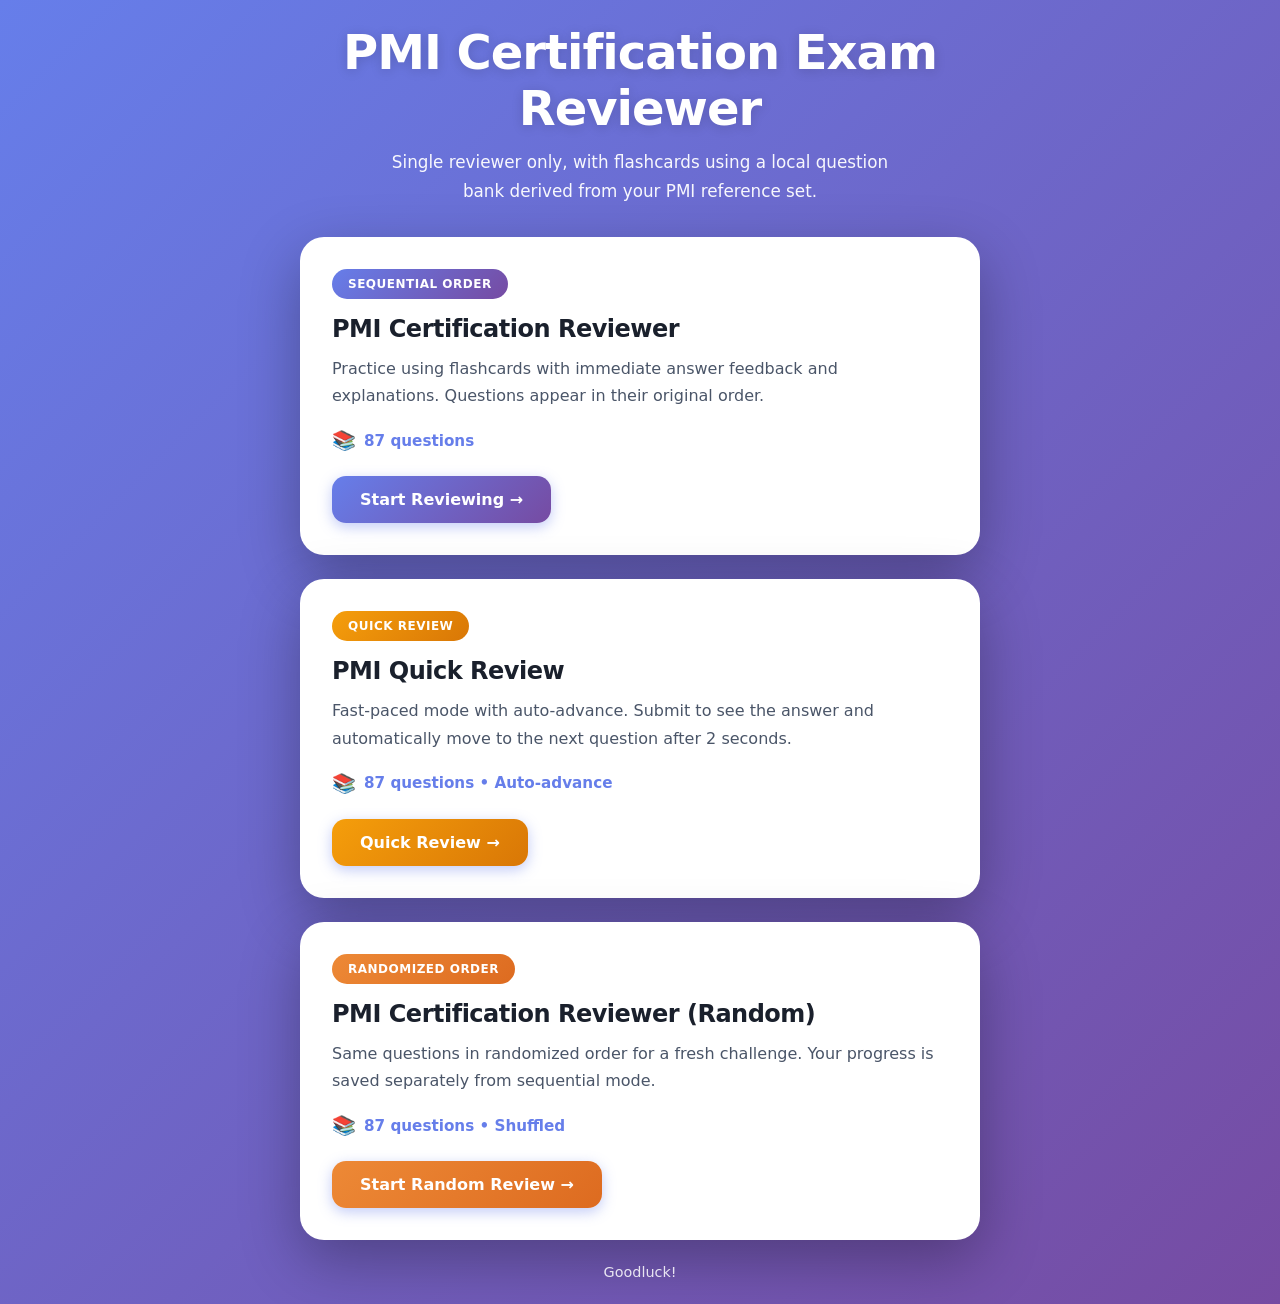
==== index.html @ eb8f625e "chore: add modes in html" ====
<!DOCTYPE html>
<html lang="en">
<head>
  <meta charset="UTF-8" />
  <meta name="viewport" content="width=device-width, initial-scale=1.0" />
  <title>PMI Certification Reviewer</title>
  <style>
    * { box-sizing: border-box; margin: 0; padding: 0; }

    body {
      font-family: 'Segoe UI', system-ui, -apple-system, sans-serif;
      background: linear-gradient(135deg, #667eea 0%, #764ba2 100%);
      min-height: 100vh;
      display: grid;
      place-items: center;
      padding: 24px;
    }

    .wrap {
      width: min(680px, 100%);
      text-align: center;
    }

    h1 {
      font-size: clamp(2rem, 5vw, 3rem);
      margin-bottom: 12px;
      letter-spacing: -1px;
      font-weight: 900;
      color: #ffffff;
      text-shadow: 0 2px 12px rgba(0,0,0,0.15);
    }

    .sub {
      color: rgba(255,255,255,0.95);
      line-height: 1.7;
      margin-bottom: 32px;
      font-size: 1.05rem;
      max-width: 540px;
      margin-left: auto;
      margin-right: auto;
    }

    .card {
      background: #ffffff;
      border-radius: 24px;
      padding: 32px;
      box-shadow: 0 20px 60px rgba(0,0,0,0.3);
      text-align: left;
      transition: transform 0.3s ease, box-shadow 0.3s ease;
    }

    .card:hover {
      transform: translateY(-4px);
      box-shadow: 0 28px 80px rgba(0,0,0,0.35);
    }

    .badge {
      display: inline-block;
      padding: 8px 16px;
      border-radius: 100px;
      background: linear-gradient(135deg, #667eea 0%, #764ba2 100%);
      color: #ffffff;
      font-size: 0.75rem;
      font-weight: 800;
      text-transform: uppercase;
      letter-spacing: 0.5px;
      margin-bottom: 16px;
    }

    .title {
      font-size: 1.5rem;
      font-weight: 900;
      margin-bottom: 12px;
      color: #1a202c;
      letter-spacing: -0.5px;
    }

    .desc {
      color: #4a5568;
      line-height: 1.7;
      margin-bottom: 20px;
      font-size: 1rem;
    }

    .meta {
      color: #667eea;
      margin-bottom: 24px;
      font-size: 0.95rem;
      font-weight: 700;
      display: flex;
      align-items: center;
      gap: 8px;
    }

    .meta::before {
      content: "📚";
      font-size: 1.2rem;
    }

    .cta {
      display: inline-flex;
      align-items: center;
      justify-content: center;
      gap: 8px;
      text-decoration: none;
      border-radius: 14px;
      padding: 14px 28px;
      background: linear-gradient(135deg, #667eea 0%, #764ba2 100%);
      color: #ffffff;
      font-weight: 800;
      font-size: 1rem;
      transition: all 0.3s ease;
      box-shadow: 0 4px 14px rgba(102,126,234,0.4);
    }

    .cta:hover {
      transform: translateY(-2px);
      box-shadow: 0 8px 24px rgba(102,126,234,0.5);
    }

    .foot {
      margin-top: 24px;
      color: rgba(255,255,255,0.85);
      font-size: 0.9rem;
    }

    @media (max-width: 600px) {
      .card {
        padding: 24px;
      }
      h1 {
        font-size: 1.8rem;
      }
    }
  </style>
</head>
<body>
  <main class="wrap">
    <h1>PMI Certification Exam Reviewer</h1>
    <p class="sub">Single reviewer only, with flashcards using a local question bank derived from your PMI reference set.</p>

    <section class="card">
      <span class="badge">Sequential Order</span>
      <div class="title">PMI Certification Reviewer</div>
      <p class="desc">Practice using flashcards with immediate answer feedback and explanations. Questions appear in their original order.</p>
      <div class="meta">87 questions</div>
      <a class="cta" href="exams/pmi.html">Start Reviewing →</a>
    </section>

    <section class="card" style="margin-top: 24px;">
      <span class="badge" style="background: linear-gradient(135deg, #f59e0b 0%, #d97706 100%);">Quick Review</span>
      <div class="title">PMI Quick Review</div>
      <p class="desc">Fast-paced mode with auto-advance. Submit to see the answer and automatically move to the next question after 2 seconds.</p>
      <div class="meta">87 questions • Auto-advance</div>
      <a class="cta" style="background: linear-gradient(135deg, #f59e0b 0%, #d97706 100%);" href="exams/pmi-quick.html">Quick Review →</a>
    </section>

    <section class="card" style="margin-top: 24px;">
      <span class="badge" style="background: linear-gradient(135deg, #ed8936 0%, #dd6b20 100%);">Randomized Order</span>
      <div class="title">PMI Certification Reviewer (Random)</div>
      <p class="desc">Same questions in randomized order for a fresh challenge. Your progress is saved separately from sequential mode.</p>
      <div class="meta">87 questions • Shuffled</div>
      <a class="cta" style="background: linear-gradient(135deg, #ed8936 0%, #dd6b20 100%);" href="exams/pmi-random.html">Start Random Review →</a>
    </section>

    <p class="foot">Goodluck!</p>
  </main>
</body>
</html>
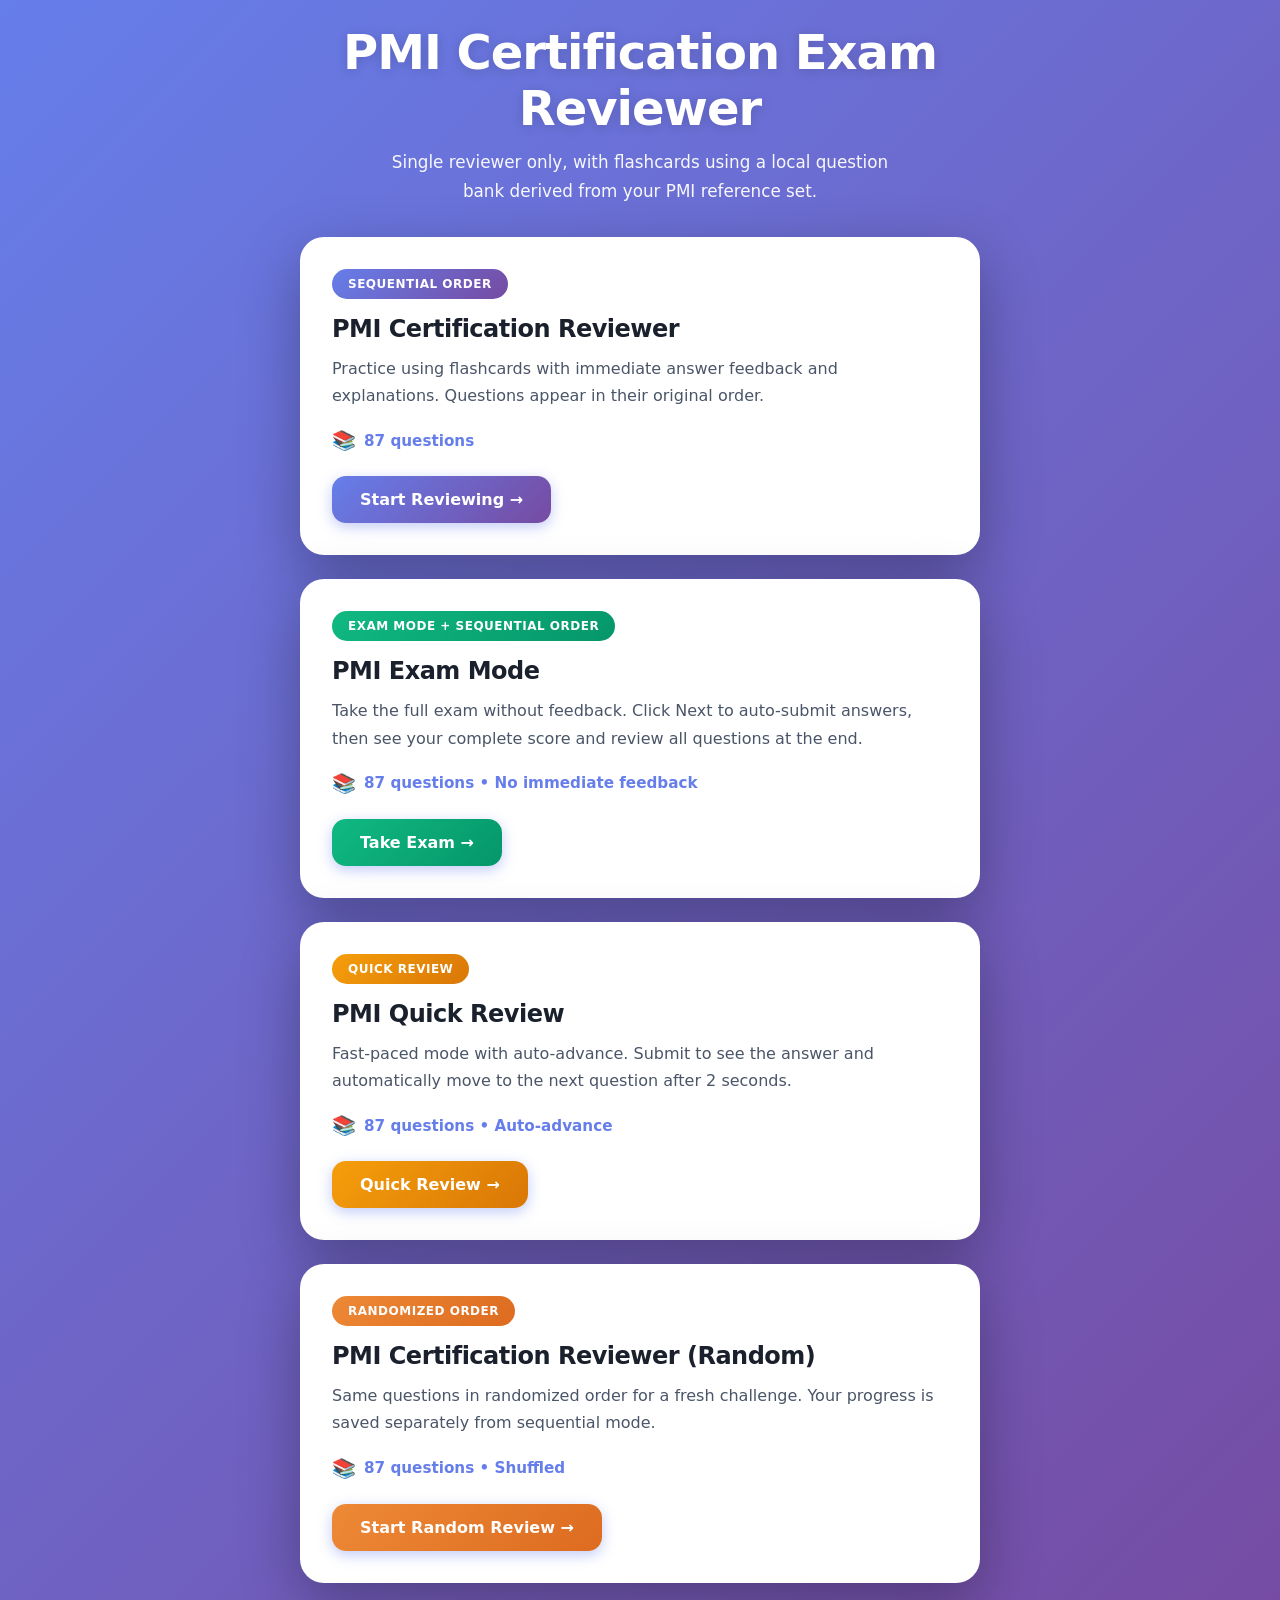
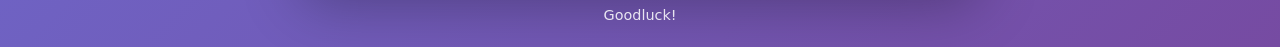
==== commit f411253b: "chore: fix matching related questions" ====
--- a/index.html
+++ b/index.html
@@ -148,6 +148,14 @@
     </section>
 
     <section class="card" style="margin-top: 24px;">
+      <span class="badge" style="background: linear-gradient(135deg, #10b981 0%, #059669 100%);">Exam Mode + Sequential Order</span>
+      <div class="title">PMI Exam Mode</div>
+      <p class="desc">Take the full exam without feedback. Click Next to auto-submit answers, then see your complete score and review all questions at the end.</p>
+      <div class="meta">87 questions • No immediate feedback</div>
+      <a class="cta" style="background: linear-gradient(135deg, #10b981 0%, #059669 100%);" href="exams/pmi-exam.html">Take Exam →</a>
+    </section>
+
+    <section class="card" style="margin-top: 24px;">
       <span class="badge" style="background: linear-gradient(135deg, #f59e0b 0%, #d97706 100%);">Quick Review</span>
       <div class="title">PMI Quick Review</div>
       <p class="desc">Fast-paced mode with auto-advance. Submit to see the answer and automatically move to the next question after 2 seconds.</p>
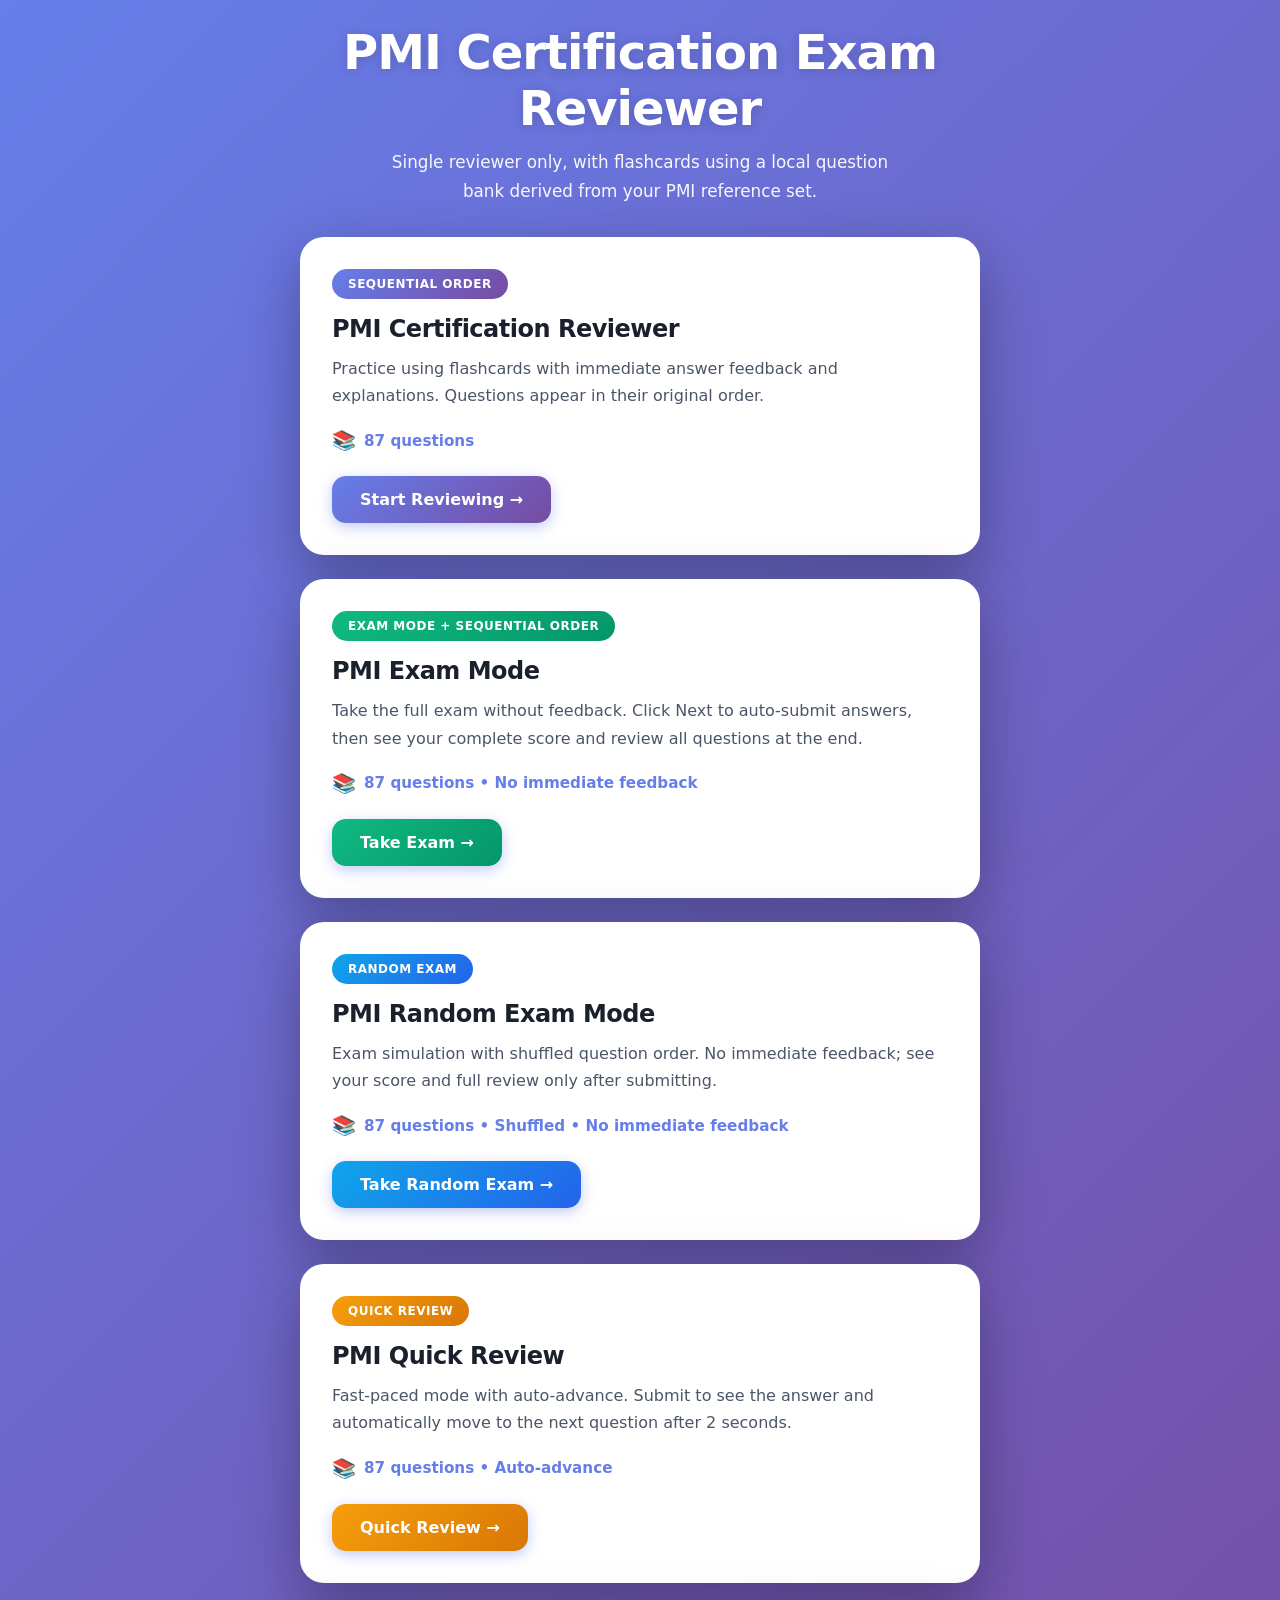
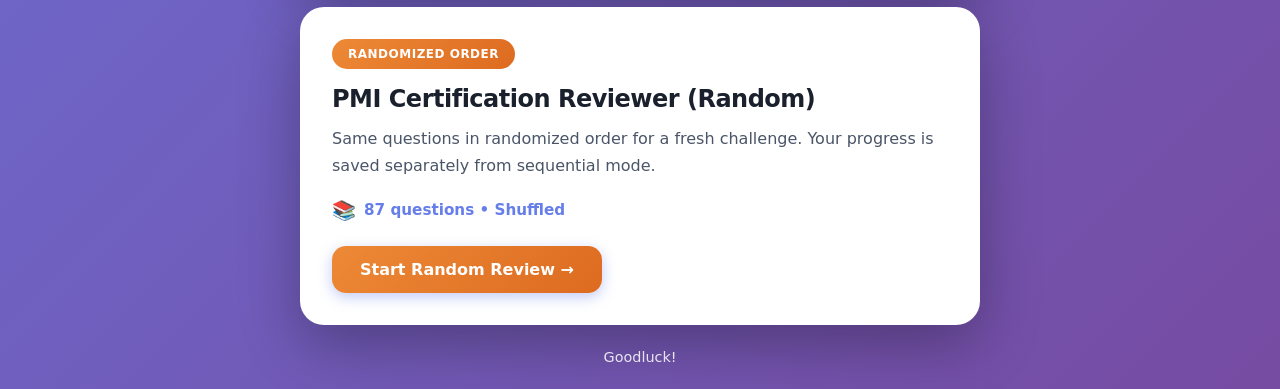
==== commit c0f98ab9: "feat: randomized exam mode" ====
--- a/index.html
+++ b/index.html
@@ -155,6 +155,13 @@
       <a class="cta" style="background: linear-gradient(135deg, #10b981 0%, #059669 100%);" href="exams/pmi-exam.html">Take Exam →</a>
     </section>
 
+      <section class="card" style="margin-top: 24px;">
+        <span class="badge" style="background: linear-gradient(135deg, #0ea5e9 0%, #2563eb 100%);">Random Exam</span>
+        <div class="title">PMI Random Exam Mode</div>
+        <p class="desc">Exam simulation with shuffled question order. No immediate feedback; see your score and full review only after submitting.</p>
+        <div class="meta">87 questions • Shuffled • No immediate feedback</div>
+        <a class="cta" style="background: linear-gradient(135deg, #0ea5e9 0%, #2563eb 100%);" href="exams/pmi-exam-random.html">Take Random Exam →</a>
+      </section>
     <section class="card" style="margin-top: 24px;">
       <span class="badge" style="background: linear-gradient(135deg, #f59e0b 0%, #d97706 100%);">Quick Review</span>
       <div class="title">PMI Quick Review</div>
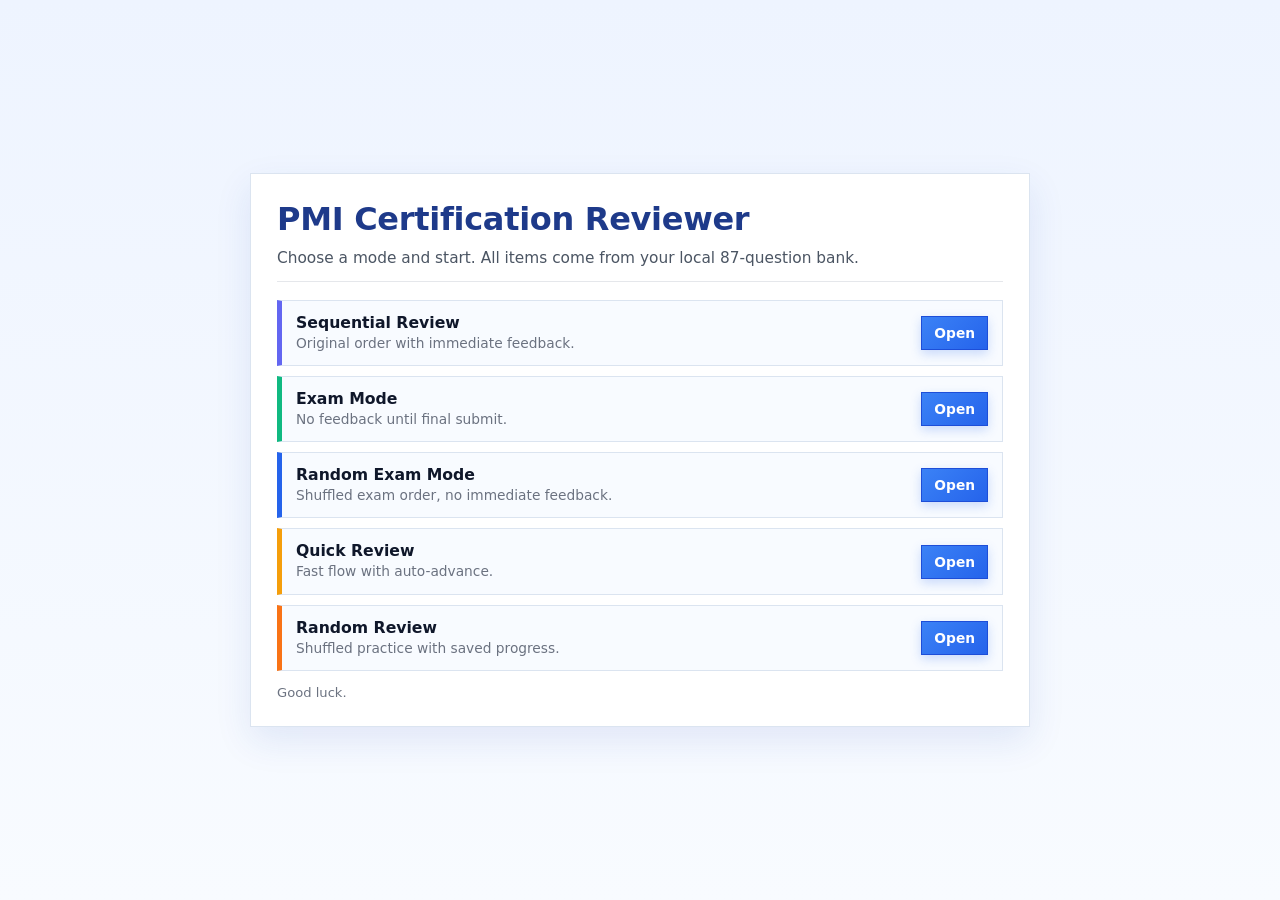
==== commit bd6e51fa: "feat: minimal ui" ====
--- a/index.html
+++ b/index.html
@@ -8,8 +8,9 @@
     * { box-sizing: border-box; margin: 0; padding: 0; }
 
     body {
-      font-family: 'Segoe UI', system-ui, -apple-system, sans-serif;
-      background: linear-gradient(135deg, #667eea 0%, #764ba2 100%);
+      font-family: "Segoe UI", system-ui, -apple-system, sans-serif;
+      background: linear-gradient(180deg, #eef4ff 0%, #f8fbff 100%);
+      color: #1f2937;
       min-height: 100vh;
       display: grid;
       place-items: center;
@@ -17,168 +18,153 @@
     }
 
     .wrap {
-      width: min(680px, 100%);
-      text-align: center;
+      width: min(780px, 100%);
+    }
+
+    .panel {
+      background: #ffffff;
+      border: 1px solid #dbe4f0;
+      border-radius: 0;
+      padding: 26px;
+      box-shadow: 0 14px 34px rgba(30, 64, 175, 0.10);
     }
 
     h1 {
-      font-size: clamp(2rem, 5vw, 3rem);
-      margin-bottom: 12px;
-      letter-spacing: -1px;
-      font-weight: 900;
-      color: #ffffff;
-      text-shadow: 0 2px 12px rgba(0,0,0,0.15);
+      font-size: clamp(1.5rem, 3.5vw, 2rem);
+      margin-bottom: 8px;
+      letter-spacing: -0.3px;
+      color: #1e3a8a;
     }
 
     .sub {
-      color: rgba(255,255,255,0.95);
-      line-height: 1.7;
-      margin-bottom: 32px;
-      font-size: 1.05rem;
-      max-width: 540px;
-      margin-left: auto;
-      margin-right: auto;
+      color: #4b5563;
+      margin-bottom: 18px;
+      line-height: 1.6;
+      font-size: 0.96rem;
+      padding-bottom: 10px;
+      border-bottom: 1px solid #e5e7eb;
     }
 
-    .card {
-      background: #ffffff;
-      border-radius: 24px;
-      padding: 32px;
-      box-shadow: 0 20px 60px rgba(0,0,0,0.3);
-      text-align: left;
-      transition: transform 0.3s ease, box-shadow 0.3s ease;
+    .modes {
+      display: grid;
+      gap: 10px;
     }
 
-    .card:hover {
-      transform: translateY(-4px);
-      box-shadow: 0 28px 80px rgba(0,0,0,0.35);
+    .mode {
+      display: flex;
+      justify-content: space-between;
+      align-items: center;
+      gap: 14px;
+      padding: 12px 14px;
+      border: 1px solid #dbe4f0;
+      border-radius: 0;
+      background: #f8fbff;
+      border-left-width: 5px;
     }
 
-    .badge {
-      display: inline-block;
-      padding: 8px 16px;
-      border-radius: 100px;
-      background: linear-gradient(135deg, #667eea 0%, #764ba2 100%);
-      color: #ffffff;
-      font-size: 0.75rem;
-      font-weight: 800;
-      text-transform: uppercase;
-      letter-spacing: 0.5px;
-      margin-bottom: 16px;
+    .mode:nth-child(1) { border-left-color: #6366f1; }
+    .mode:nth-child(2) { border-left-color: #10b981; }
+    .mode:nth-child(3) { border-left-color: #2563eb; }
+    .mode:nth-child(4) { border-left-color: #f59e0b; }
+    .mode:nth-child(5) { border-left-color: #f97316; }
+
+    .mode-main {
+      min-width: 0;
     }
 
-    .title {
-      font-size: 1.5rem;
-      font-weight: 900;
-      margin-bottom: 12px;
-      color: #1a202c;
-      letter-spacing: -0.5px;
+    .mode-title {
+      font-weight: 800;
+      font-size: 0.98rem;
+      margin-bottom: 2px;
+      color: #0f172a;
     }
 
-    .desc {
-      color: #4a5568;
-      line-height: 1.7;
-      margin-bottom: 20px;
-      font-size: 1rem;
+    .mode-desc {
+      color: #6b7280;
+      font-size: 0.86rem;
+      line-height: 1.4;
     }
 
-    .meta {
-      color: #667eea;
-      margin-bottom: 24px;
-      font-size: 0.95rem;
+    .btn {
+      flex-shrink: 0;
+      text-decoration: none;
+      font-size: 0.86rem;
       font-weight: 700;
-      display: flex;
-      align-items: center;
-      gap: 8px;
+      color: #ffffff;
+      background: linear-gradient(135deg, #3b82f6 0%, #2563eb 100%);
+      border: 1px solid #1d4ed8;
+      border-radius: 0;
+      padding: 8px 12px;
+      box-shadow: 0 4px 10px rgba(37, 99, 235, 0.22);
     }
 
-    .meta::before {
-      content: "📚";
-      font-size: 1.2rem;
-    }
-
-    .cta {
-      display: inline-flex;
-      align-items: center;
-      justify-content: center;
-      gap: 8px;
-      text-decoration: none;
-      border-radius: 14px;
-      padding: 14px 28px;
-      background: linear-gradient(135deg, #667eea 0%, #764ba2 100%);
-      color: #ffffff;
-      font-weight: 800;
-      font-size: 1rem;
-      transition: all 0.3s ease;
-      box-shadow: 0 4px 14px rgba(102,126,234,0.4);
-    }
-
-    .cta:hover {
-      transform: translateY(-2px);
-      box-shadow: 0 8px 24px rgba(102,126,234,0.5);
+    .btn:hover {
+      filter: brightness(1.05);
     }
 
     .foot {
-      margin-top: 24px;
-      color: rgba(255,255,255,0.85);
-      font-size: 0.9rem;
+      margin-top: 14px;
+      color: #6b7280;
+      font-size: 0.82rem;
     }
 
-    @media (max-width: 600px) {
-      .card {
-        padding: 24px;
-      }
-      h1 {
-        font-size: 1.8rem;
-      }
+    @media (max-width: 680px) {
+      .panel { padding: 20px; }
+      .mode { flex-direction: column; align-items: stretch; }
+      .btn { text-align: center; }
     }
   </style>
 </head>
 <body>
   <main class="wrap">
-    <h1>PMI Certification Exam Reviewer</h1>
-    <p class="sub">Single reviewer only, with flashcards using a local question bank derived from your PMI reference set.</p>
+    <section class="panel">
+      <h1>PMI Certification Reviewer</h1>
+      <p class="sub">Choose a mode and start. All items come from your local 87-question bank.</p>
 
-    <section class="card">
-      <span class="badge">Sequential Order</span>
-      <div class="title">PMI Certification Reviewer</div>
-      <p class="desc">Practice using flashcards with immediate answer feedback and explanations. Questions appear in their original order.</p>
-      <div class="meta">87 questions</div>
-      <a class="cta" href="exams/pmi.html">Start Reviewing →</a>
+      <div class="modes">
+        <article class="mode">
+          <div class="mode-main">
+            <div class="mode-title">Sequential Review</div>
+            <div class="mode-desc">Original order with immediate feedback.</div>
+          </div>
+          <a class="btn" href="exams/pmi.html">Open</a>
+        </article>
+
+        <article class="mode">
+          <div class="mode-main">
+            <div class="mode-title">Exam Mode</div>
+            <div class="mode-desc">No feedback until final submit.</div>
+          </div>
+          <a class="btn" href="exams/pmi-exam.html">Open</a>
+        </article>
+
+        <article class="mode">
+          <div class="mode-main">
+            <div class="mode-title">Random Exam Mode</div>
+            <div class="mode-desc">Shuffled exam order, no immediate feedback.</div>
+          </div>
+          <a class="btn" href="exams/pmi-exam-random.html">Open</a>
+        </article>
+
+        <article class="mode">
+          <div class="mode-main">
+            <div class="mode-title">Quick Review</div>
+            <div class="mode-desc">Fast flow with auto-advance.</div>
+          </div>
+          <a class="btn" href="exams/pmi-quick.html">Open</a>
+        </article>
+
+        <article class="mode">
+          <div class="mode-main">
+            <div class="mode-title">Random Review</div>
+            <div class="mode-desc">Shuffled practice with saved progress.</div>
+          </div>
+          <a class="btn" href="exams/pmi-random.html">Open</a>
+        </article>
+      </div>
+
+      <p class="foot">Good luck.</p>
     </section>
-
-    <section class="card" style="margin-top: 24px;">
-      <span class="badge" style="background: linear-gradient(135deg, #10b981 0%, #059669 100%);">Exam Mode + Sequential Order</span>
-      <div class="title">PMI Exam Mode</div>
-      <p class="desc">Take the full exam without feedback. Click Next to auto-submit answers, then see your complete score and review all questions at the end.</p>
-      <div class="meta">87 questions • No immediate feedback</div>
-      <a class="cta" style="background: linear-gradient(135deg, #10b981 0%, #059669 100%);" href="exams/pmi-exam.html">Take Exam →</a>
-    </section>
-
-      <section class="card" style="margin-top: 24px;">
-        <span class="badge" style="background: linear-gradient(135deg, #0ea5e9 0%, #2563eb 100%);">Random Exam</span>
-        <div class="title">PMI Random Exam Mode</div>
-        <p class="desc">Exam simulation with shuffled question order. No immediate feedback; see your score and full review only after submitting.</p>
-        <div class="meta">87 questions • Shuffled • No immediate feedback</div>
-        <a class="cta" style="background: linear-gradient(135deg, #0ea5e9 0%, #2563eb 100%);" href="exams/pmi-exam-random.html">Take Random Exam →</a>
-      </section>
-    <section class="card" style="margin-top: 24px;">
-      <span class="badge" style="background: linear-gradient(135deg, #f59e0b 0%, #d97706 100%);">Quick Review</span>
-      <div class="title">PMI Quick Review</div>
-      <p class="desc">Fast-paced mode with auto-advance. Submit to see the answer and automatically move to the next question after 2 seconds.</p>
-      <div class="meta">87 questions • Auto-advance</div>
-      <a class="cta" style="background: linear-gradient(135deg, #f59e0b 0%, #d97706 100%);" href="exams/pmi-quick.html">Quick Review →</a>
-    </section>
-
-    <section class="card" style="margin-top: 24px;">
-      <span class="badge" style="background: linear-gradient(135deg, #ed8936 0%, #dd6b20 100%);">Randomized Order</span>
-      <div class="title">PMI Certification Reviewer (Random)</div>
-      <p class="desc">Same questions in randomized order for a fresh challenge. Your progress is saved separately from sequential mode.</p>
-      <div class="meta">87 questions • Shuffled</div>
-      <a class="cta" style="background: linear-gradient(135deg, #ed8936 0%, #dd6b20 100%);" href="exams/pmi-random.html">Start Random Review →</a>
-    </section>
-
-    <p class="foot">Goodluck!</p>
   </main>
 </body>
-</html>+</html>
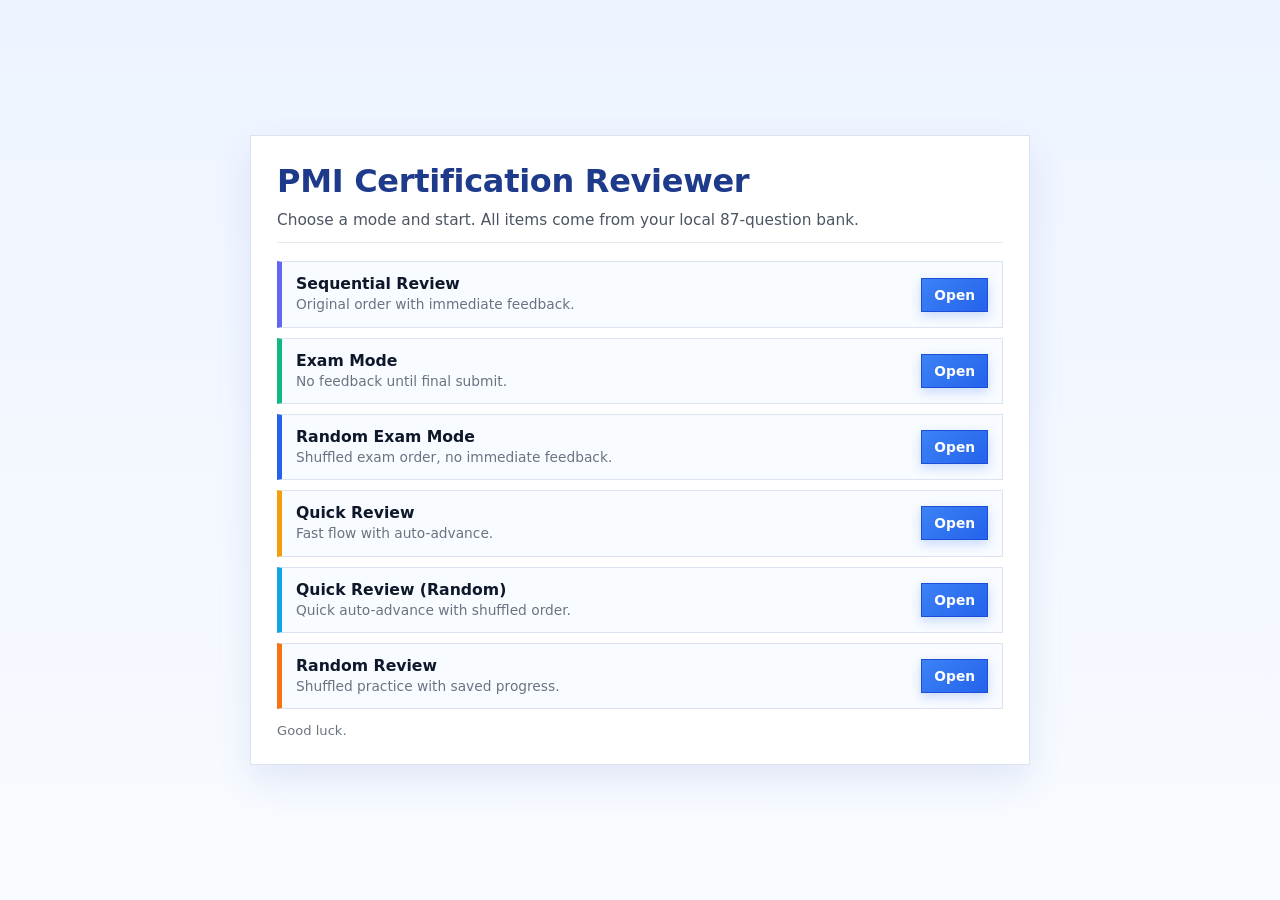
==== commit b214106e: "feat: randomized quick mode" ====
--- a/index.html
+++ b/index.html
@@ -66,7 +66,8 @@
     .mode:nth-child(2) { border-left-color: #10b981; }
     .mode:nth-child(3) { border-left-color: #2563eb; }
     .mode:nth-child(4) { border-left-color: #f59e0b; }
-    .mode:nth-child(5) { border-left-color: #f97316; }
+    .mode:nth-child(5) { border-left-color: #0ea5e9; }
+    .mode:nth-child(6) { border-left-color: #f97316; }
 
     .mode-main {
       min-width: 0;
@@ -156,6 +157,14 @@
 
         <article class="mode">
           <div class="mode-main">
+            <div class="mode-title">Quick Review (Random)</div>
+            <div class="mode-desc">Quick auto-advance with shuffled order.</div>
+          </div>
+          <a class="btn" href="exams/pmi-quick-random.html">Open</a>
+        </article>
+
+        <article class="mode">
+          <div class="mode-main">
             <div class="mode-title">Random Review</div>
             <div class="mode-desc">Shuffled practice with saved progress.</div>
           </div>
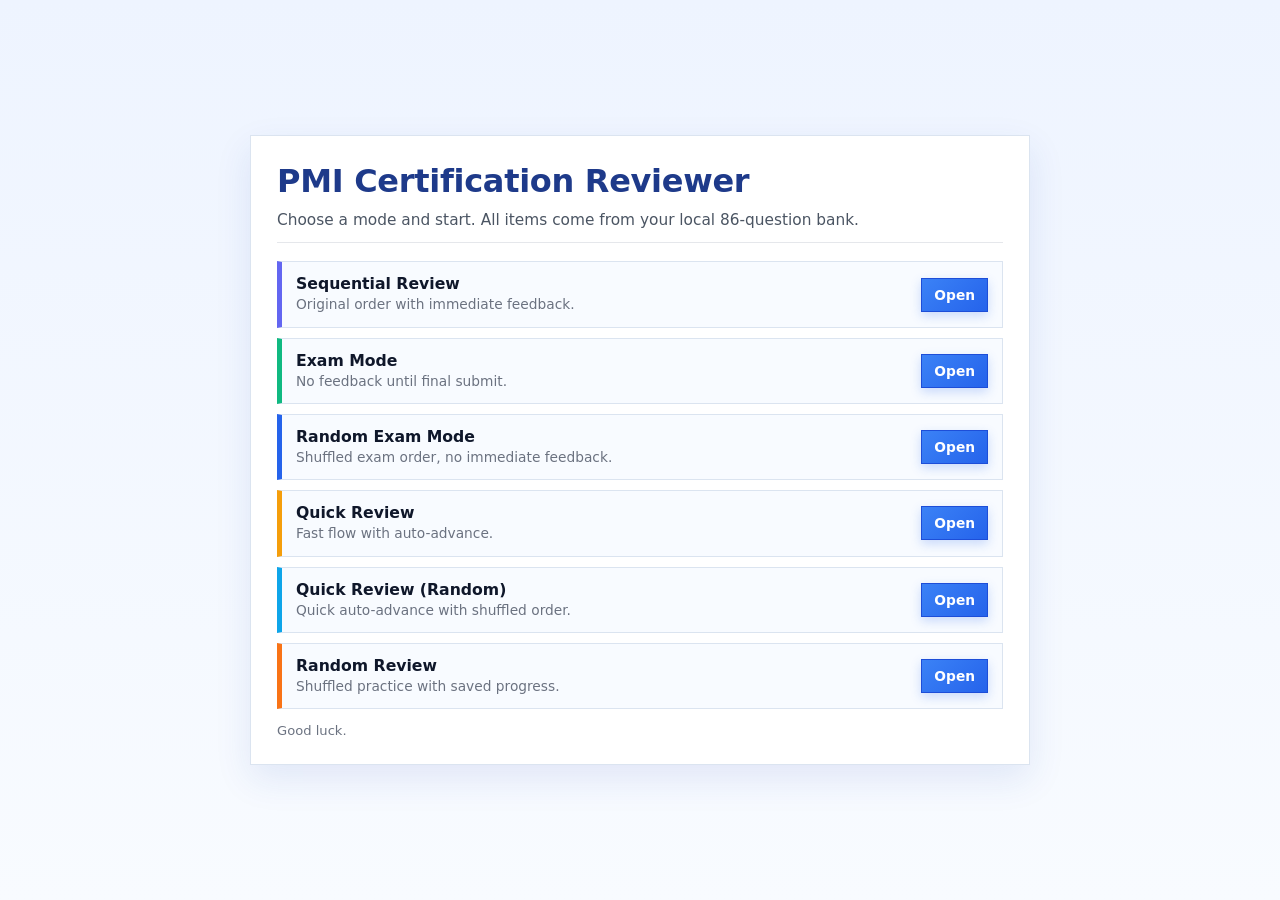
==== commit 05767f6d: "feat: ui changes" ====
--- a/index.html
+++ b/index.html
@@ -120,7 +120,7 @@
   <main class="wrap">
     <section class="panel">
       <h1>PMI Certification Reviewer</h1>
-      <p class="sub">Choose a mode and start. All items come from your local 87-question bank.</p>
+      <p class="sub">Choose a mode and start. All items come from your local 86-question bank.</p>
 
       <div class="modes">
         <article class="mode">
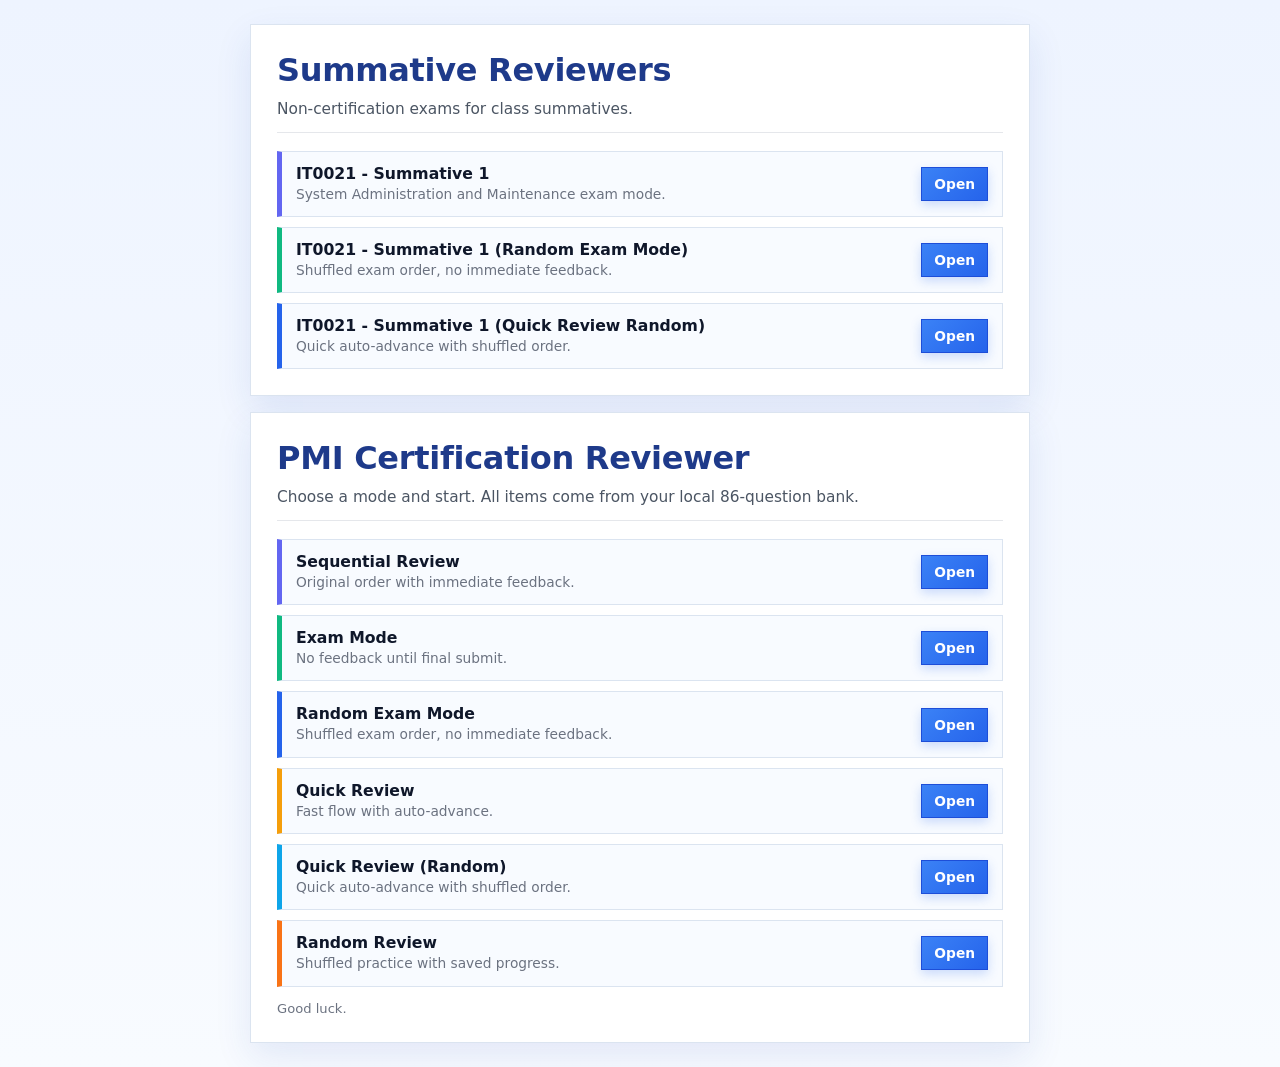
==== commit 0afed139: "feat: it0021 s1 reviewer" ====
--- a/index.html
+++ b/index.html
@@ -19,6 +19,11 @@
 
     .wrap {
       width: min(780px, 100%);
+    }
+
+    .panels {
+      display: grid;
+      gap: 16px;
     }
 
     .panel {
@@ -118,62 +123,95 @@
 </head>
 <body>
   <main class="wrap">
-    <section class="panel">
-      <h1>PMI Certification Reviewer</h1>
-      <p class="sub">Choose a mode and start. All items come from your local 86-question bank.</p>
-
-      <div class="modes">
-        <article class="mode">
-          <div class="mode-main">
-            <div class="mode-title">Sequential Review</div>
-            <div class="mode-desc">Original order with immediate feedback.</div>
-          </div>
-          <a class="btn" href="exams/pmi.html">Open</a>
-        </article>
-
-        <article class="mode">
-          <div class="mode-main">
-            <div class="mode-title">Exam Mode</div>
-            <div class="mode-desc">No feedback until final submit.</div>
-          </div>
-          <a class="btn" href="exams/pmi-exam.html">Open</a>
-        </article>
-
-        <article class="mode">
-          <div class="mode-main">
-            <div class="mode-title">Random Exam Mode</div>
-            <div class="mode-desc">Shuffled exam order, no immediate feedback.</div>
-          </div>
-          <a class="btn" href="exams/pmi-exam-random.html">Open</a>
-        </article>
-
-        <article class="mode">
-          <div class="mode-main">
-            <div class="mode-title">Quick Review</div>
-            <div class="mode-desc">Fast flow with auto-advance.</div>
-          </div>
-          <a class="btn" href="exams/pmi-quick.html">Open</a>
-        </article>
-
-        <article class="mode">
-          <div class="mode-main">
-            <div class="mode-title">Quick Review (Random)</div>
-            <div class="mode-desc">Quick auto-advance with shuffled order.</div>
-          </div>
-          <a class="btn" href="exams/pmi-quick-random.html">Open</a>
-        </article>
-
-        <article class="mode">
-          <div class="mode-main">
-            <div class="mode-title">Random Review</div>
-            <div class="mode-desc">Shuffled practice with saved progress.</div>
-          </div>
-          <a class="btn" href="exams/pmi-random.html">Open</a>
-        </article>
-      </div>
-
-      <p class="foot">Good luck.</p>
-    </section>
+    <div class="panels">
+      <section class="panel">
+        <h1>Summative Reviewers</h1>
+        <p class="sub">Non-certification exams for class summatives.</p>
+
+        <div class="modes">
+          <article class="mode">
+            <div class="mode-main">
+              <div class="mode-title">IT0021 - Summative 1</div>
+              <div class="mode-desc">System Administration and Maintenance exam mode.</div>
+            </div>
+            <a class="btn" href="exams/it0021-summative-1.html">Open</a>
+          </article>
+
+          <article class="mode">
+            <div class="mode-main">
+              <div class="mode-title">IT0021 - Summative 1 (Random Exam Mode)</div>
+              <div class="mode-desc">Shuffled exam order, no immediate feedback.</div>
+            </div>
+            <a class="btn" href="exams/it0021-summative-1-exam-random.html">Open</a>
+          </article>
+
+          <article class="mode">
+            <div class="mode-main">
+              <div class="mode-title">IT0021 - Summative 1 (Quick Review Random)</div>
+              <div class="mode-desc">Quick auto-advance with shuffled order.</div>
+            </div>
+            <a class="btn" href="exams/it0021-summative-1-quick-random.html">Open</a>
+          </article>
+        </div>
+      </section>
+
+      <section class="panel">
+        <h1>PMI Certification Reviewer</h1>
+        <p class="sub">Choose a mode and start. All items come from your local 86-question bank.</p>
+
+        <div class="modes">
+          <article class="mode">
+            <div class="mode-main">
+              <div class="mode-title">Sequential Review</div>
+              <div class="mode-desc">Original order with immediate feedback.</div>
+            </div>
+            <a class="btn" href="exams/pmi.html">Open</a>
+          </article>
+
+          <article class="mode">
+            <div class="mode-main">
+              <div class="mode-title">Exam Mode</div>
+              <div class="mode-desc">No feedback until final submit.</div>
+            </div>
+            <a class="btn" href="exams/pmi-exam.html">Open</a>
+          </article>
+
+          <article class="mode">
+            <div class="mode-main">
+              <div class="mode-title">Random Exam Mode</div>
+              <div class="mode-desc">Shuffled exam order, no immediate feedback.</div>
+            </div>
+            <a class="btn" href="exams/pmi-exam-random.html">Open</a>
+          </article>
+
+          <article class="mode">
+            <div class="mode-main">
+              <div class="mode-title">Quick Review</div>
+              <div class="mode-desc">Fast flow with auto-advance.</div>
+            </div>
+            <a class="btn" href="exams/pmi-quick.html">Open</a>
+          </article>
+
+          <article class="mode">
+            <div class="mode-main">
+              <div class="mode-title">Quick Review (Random)</div>
+              <div class="mode-desc">Quick auto-advance with shuffled order.</div>
+            </div>
+            <a class="btn" href="exams/pmi-quick-random.html">Open</a>
+          </article>
+
+          <article class="mode">
+            <div class="mode-main">
+              <div class="mode-title">Random Review</div>
+              <div class="mode-desc">Shuffled practice with saved progress.</div>
+            </div>
+            <a class="btn" href="exams/pmi-random.html">Open</a>
+          </article>
+        </div>
+
+        <p class="foot">Good luck.</p>
+      </section>
+    </div>
   </main>
 </body>
 </html>
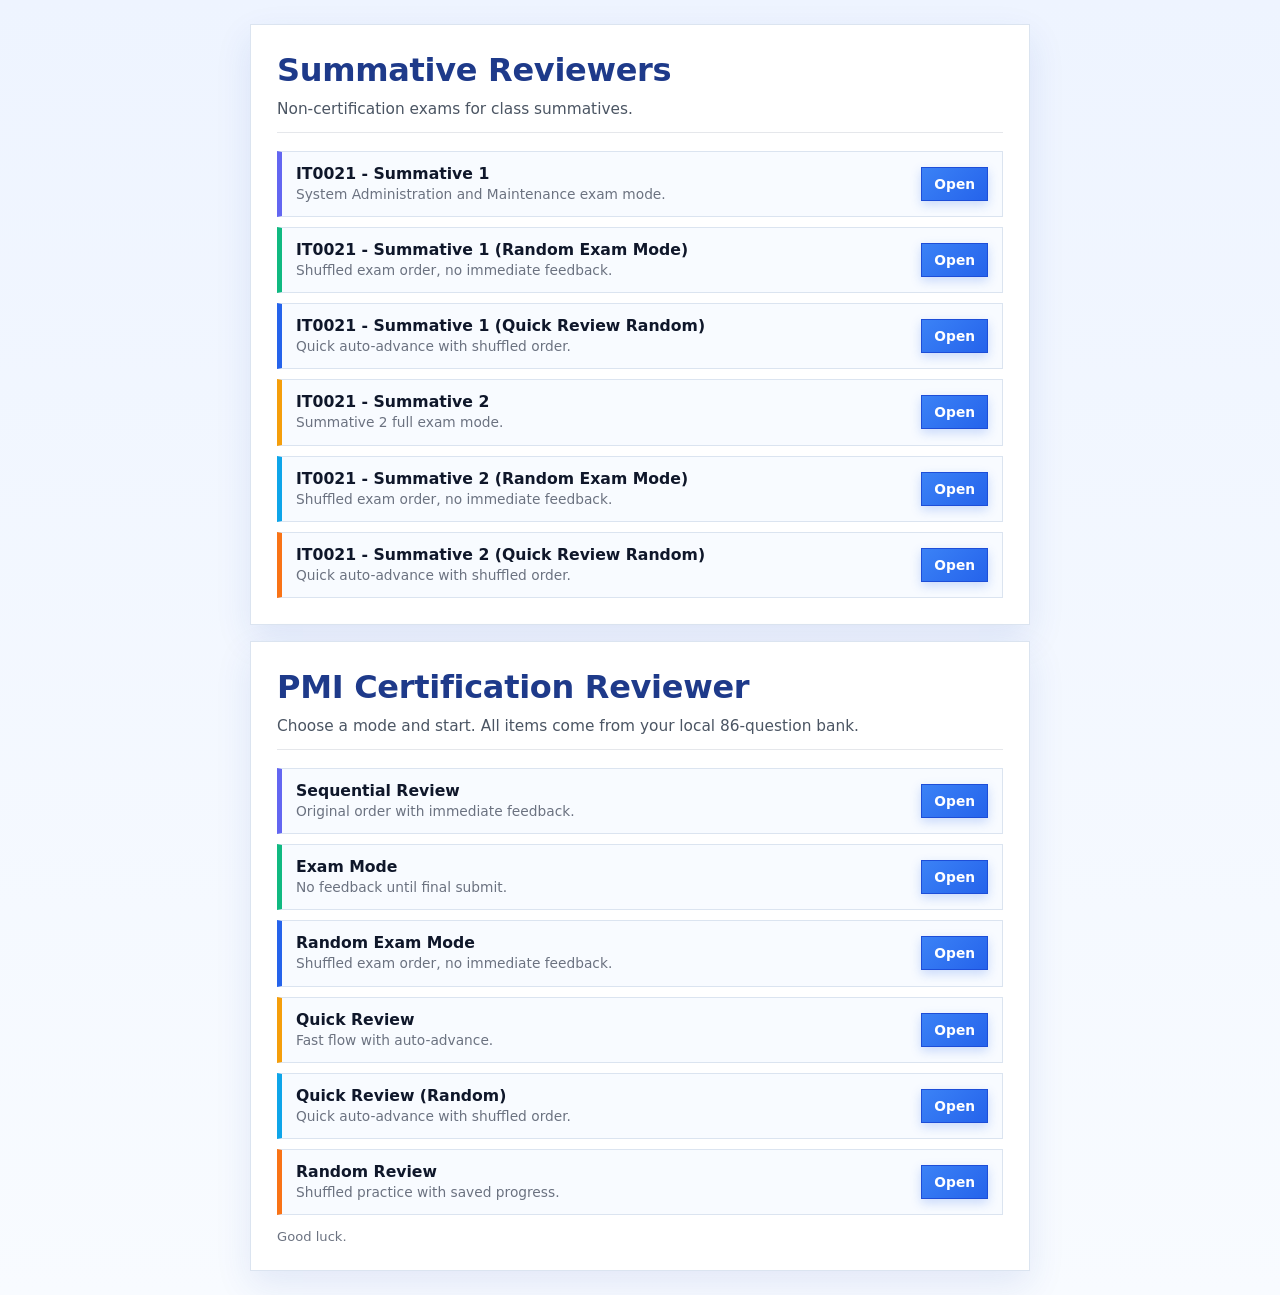
==== commit 54a30fc1: "0021 s2" ====
--- a/index.html
+++ b/index.html
@@ -152,6 +152,30 @@
             </div>
             <a class="btn" href="exams/it0021-summative-1-quick-random.html">Open</a>
           </article>
+
+          <article class="mode">
+            <div class="mode-main">
+              <div class="mode-title">IT0021 - Summative 2</div>
+              <div class="mode-desc">Summative 2 full exam mode.</div>
+            </div>
+            <a class="btn" href="exams/it0021-summative-2.html">Open</a>
+          </article>
+
+          <article class="mode">
+            <div class="mode-main">
+              <div class="mode-title">IT0021 - Summative 2 (Random Exam Mode)</div>
+              <div class="mode-desc">Shuffled exam order, no immediate feedback.</div>
+            </div>
+            <a class="btn" href="exams/it0021-summative-2-exam-random.html">Open</a>
+          </article>
+
+          <article class="mode">
+            <div class="mode-main">
+              <div class="mode-title">IT0021 - Summative 2 (Quick Review Random)</div>
+              <div class="mode-desc">Quick auto-advance with shuffled order.</div>
+            </div>
+            <a class="btn" href="exams/it0021-summative-2-quick-random.html">Open</a>
+          </article>
         </div>
       </section>
 
